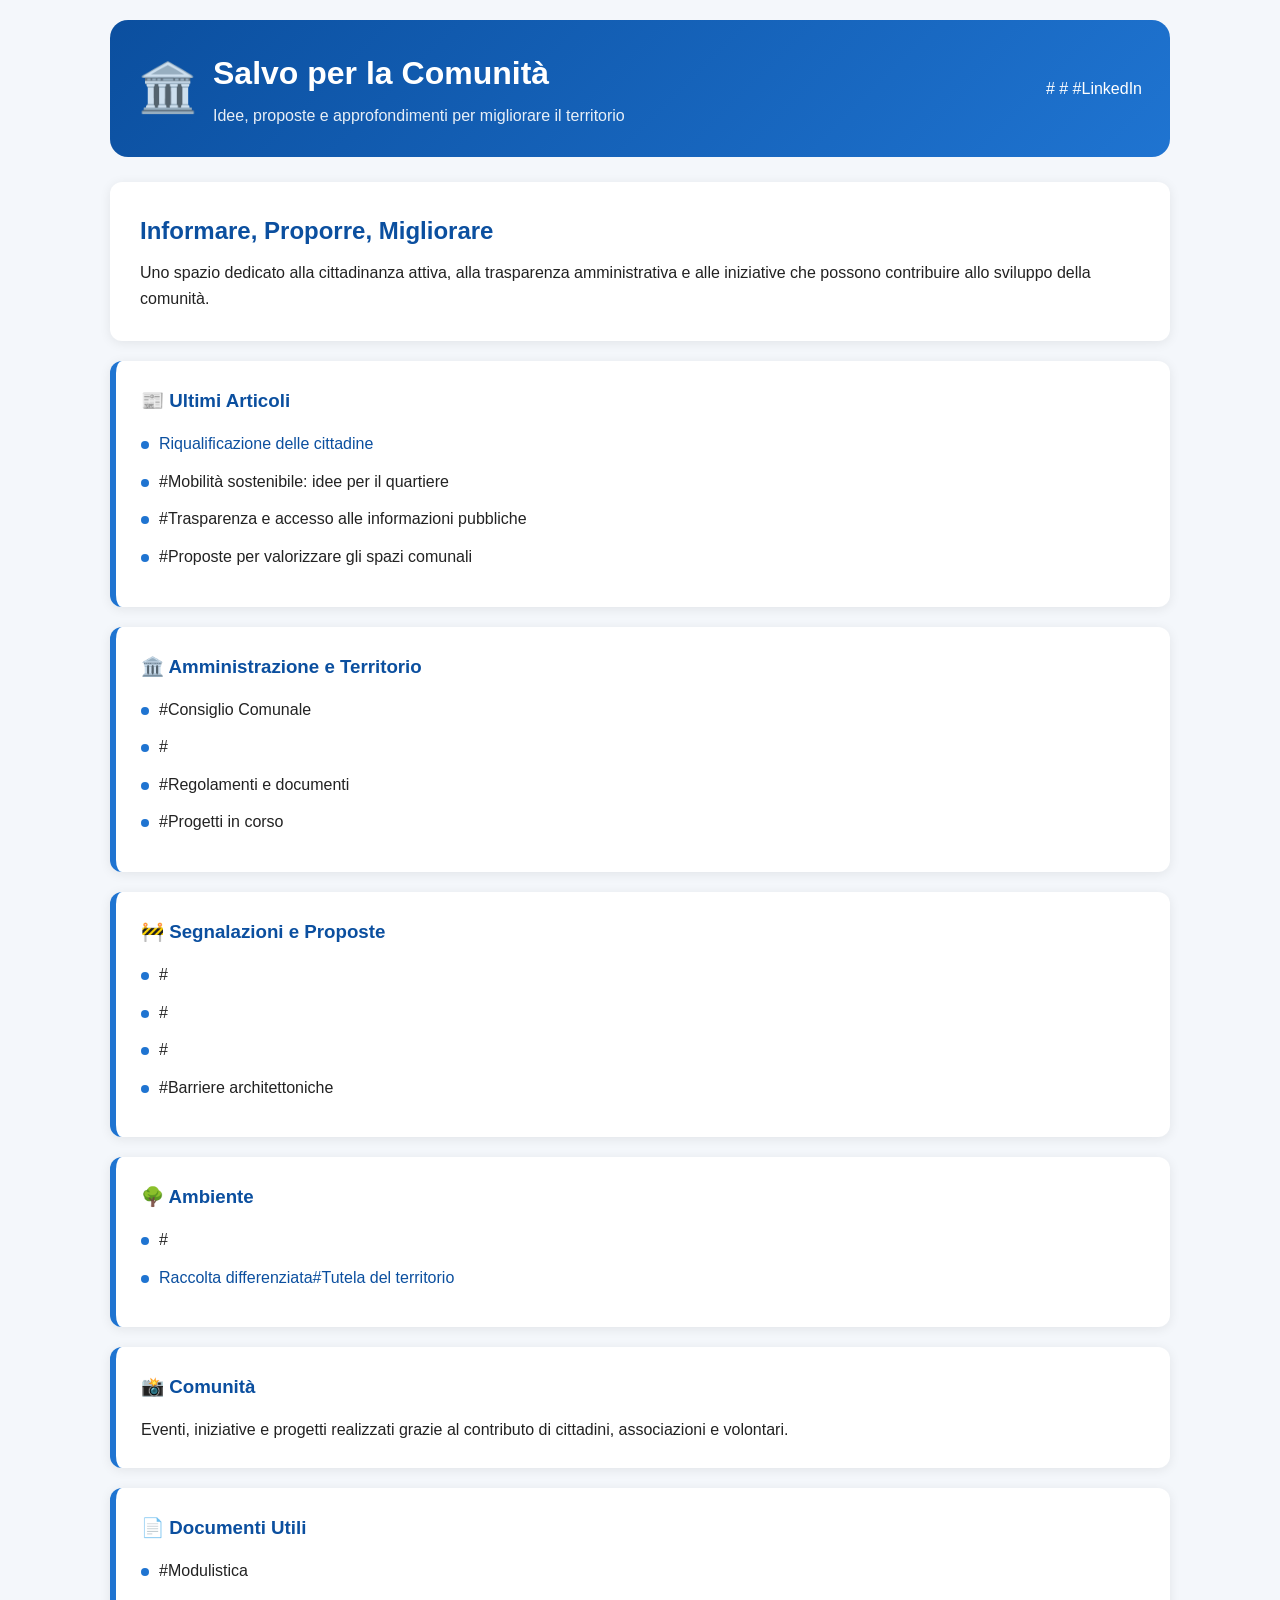
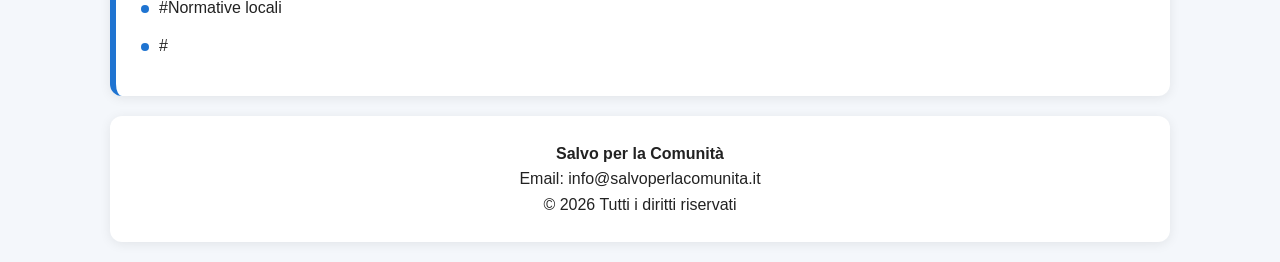
==== index.html @ 14667832 "Initial commit" ====
<!DOCTYPE html>
<html lang="it">
<head>
    <meta charset="UTF-8">
    <meta name="viewport" content="width=device-width, initial-scale=1.0">
    <title>Salvo per la Comunità</title>
    <!-- CSS -->
    <link rel="stylesheet" href="./css/main.css">
</head>
<body>

<div class="container">

    <header class="site-header">
        <div class="logo-container">
            <div class="site-logo">🏛️</div>
            <div>
                <h1 class="site-title">Salvo per la Comunità</h1>
                <p class="site-subtitle">
                    Idee, proposte e approfondimenti per migliorare il territorio
                </p>
            </div>
        </div>

        <div class="social-links">
            #
            #
            #LinkedIn</a>
        </div>
    </header>

    <section class="hero">
        <h2>Informare, Proporre, Migliorare</h2>
        <p>
            Uno spazio dedicato alla cittadinanza attiva, alla trasparenza
            amministrativa e alle iniziative che possono contribuire allo
            sviluppo della comunità.
        </p>
    </section>

    <section class="section-box">
        <h3>📰 Ultimi Articoli</h3>

        <ul class="link-list">
            <li><a href="#">Riqualificazione delle cittadine</a></li>
            <li>#Mobilità sostenibile: idee per il quartiere</a></li>
            <li>#Trasparenza e accesso alle informazioni pubbliche</a></li>
            <li>#Proposte per valorizzare gli spazi comunali</a></li>
        </ul>
    </section>

    <section class="section-box">
        <h3>🏛️ Amministrazione e Territorio</h3>

        <ul class="link-list">
            <li>#Consiglio Comunale</a></li>
            <li>#</li>
            <li>#Regolamenti e documenti</a></li>
            <li>#Progetti in corso</a></li>
        </ul>
    </section>

    <section class="section-box">
        <h3>🚧 Segnalazioni e Proposte</h3>

        <ul class="link-list">
            <li>#</li>
            <li>#</li>
            <li>#</li>
            <li>#Barriere architettoniche</a></li>
        </ul>
    </section>

    <section class="section-box">
        <h3>🌳 Ambiente</h3>

        <ul class="link-list">
            <li>#</li>
            <li><a href="#">Raccolta differenziata</       <li>#Tutela del territorio</a></li>
        </ul>
    </section>

    <section class="section-box">
        <h3>📸 Comunità</h3>

        <p>
            Eventi, iniziative e progetti realizzati grazie al contributo
            di cittadini, associazioni e volontari.
        </p>
    </section>

    <section class="section-box">
        <h3>📄 Documenti Utili</h3>

        <ul class="link-list">
            <li>#Modulistica</a></li>
            <li>#Normative locali</a></li>
            <li>#</li>
        </ul>
    </section>

    <footer>
        <p><strong>Salvo per la Comunità</strong></p>
        <p>Email: info@salvoperlacomunita.it</p>
        <p>© 2026 Tutti i diritti riservati</p>
    </footer>

</div>

</body>
</html>
---- css/main.css ----
/* RESET */

* {
    margin: 0;
    padding: 0;
    box-sizing: border-box;
}

/* BODY */

body {
    font-family: "Segoe UI", Arial, sans-serif;
    background: #f4f7fb;
    color: #222;
    line-height: 1.6;
}

/* CONTAINER */

.container {
    max-width: 1100px;
    margin: auto;
    padding: 20px;
}

/* HEADER */

.site-header {
    background: linear-gradient(135deg, #0b4f9f, #1f74d1);
    color: white;
    border-radius: 18px;
    padding: 28px;
    margin-bottom: 25px;

    display: flex;
    justify-content: space-between;
    align-items: center;
    gap: 20px;
}

.logo-container {
    display: flex;
    align-items: center;
    gap: 15px;
}

.site-logo {
    font-size: 3rem;
}

.site-title {
    font-size: 2rem;
    margin-bottom: 4px;
}

.site-subtitle {
    opacity: 0.9;
}

.social-links {
    display: flex;
    flex-wrap: wrap;
    gap: 10px;
}

.social-links a {
    color: #0b4f9f;
    background: white;
    padding: 8px 14px;
    border-radius: 8px;
    text-decoration: none;
    font-weight: 600;
}

.social-links a:hover {
    background: #eaf2ff;
}

/* HERO */

.hero {
    background: white;
    border-radius: 12px;
    padding: 30px;
    margin-bottom: 20px;
    box-shadow: 0 2px 12px rgba(0,0,0,0.08);
}

.hero h2 {
    color: #0b4f9f;
    margin-bottom: 10px;
}

/* SECTIONS */

.section-box {
    background: white;
    padding: 25px;
    margin-bottom: 20px;

    border-radius: 12px;
    border-left: 6px solid #1f74d1;

    box-shadow: 0 2px 12px rgba(0,0,0,0.08);
    transition: 0.2s;
}

.section-box:hover {
    transform: translateY(-3px);
}

.section-box h3 {
    color: #0b4f9f;
    margin-bottom: 15px;
}

/* LIST */

.link-list {
    list-style: none;
}

.link-list li {
    margin: 12px 0;
    padding-left: 18px;
    position: relative;
}

.link-list li::before {
    content: "";
    width: 8px;
    height: 8px;

    background: #1f74d1;

    border-radius: 50%;

    position: absolute;
    left: 0;
    top: 10px;
}

/* LINKS */

a {
    color: #0b4f9f;
    text-decoration: none;
}

a:hover {
    text-decoration: underline;
}

/* FOOTER */

footer {
    background: white;
    border-radius: 12px;
    padding: 25px;

    text-align: center;

    box-shadow: 0 2px 12px rgba(0,0,0,0.08);
}

/* MOBILE */

@media (max-width: 768px) {

    .site-header {
        flex-direction: column;
        text-align: center;
    }

    .logo-container {
        flex-direction: column;
    }

    .social-links {
        justify-content: center;
    }

    .site-title {
        font-size: 1.6rem;
    }
}
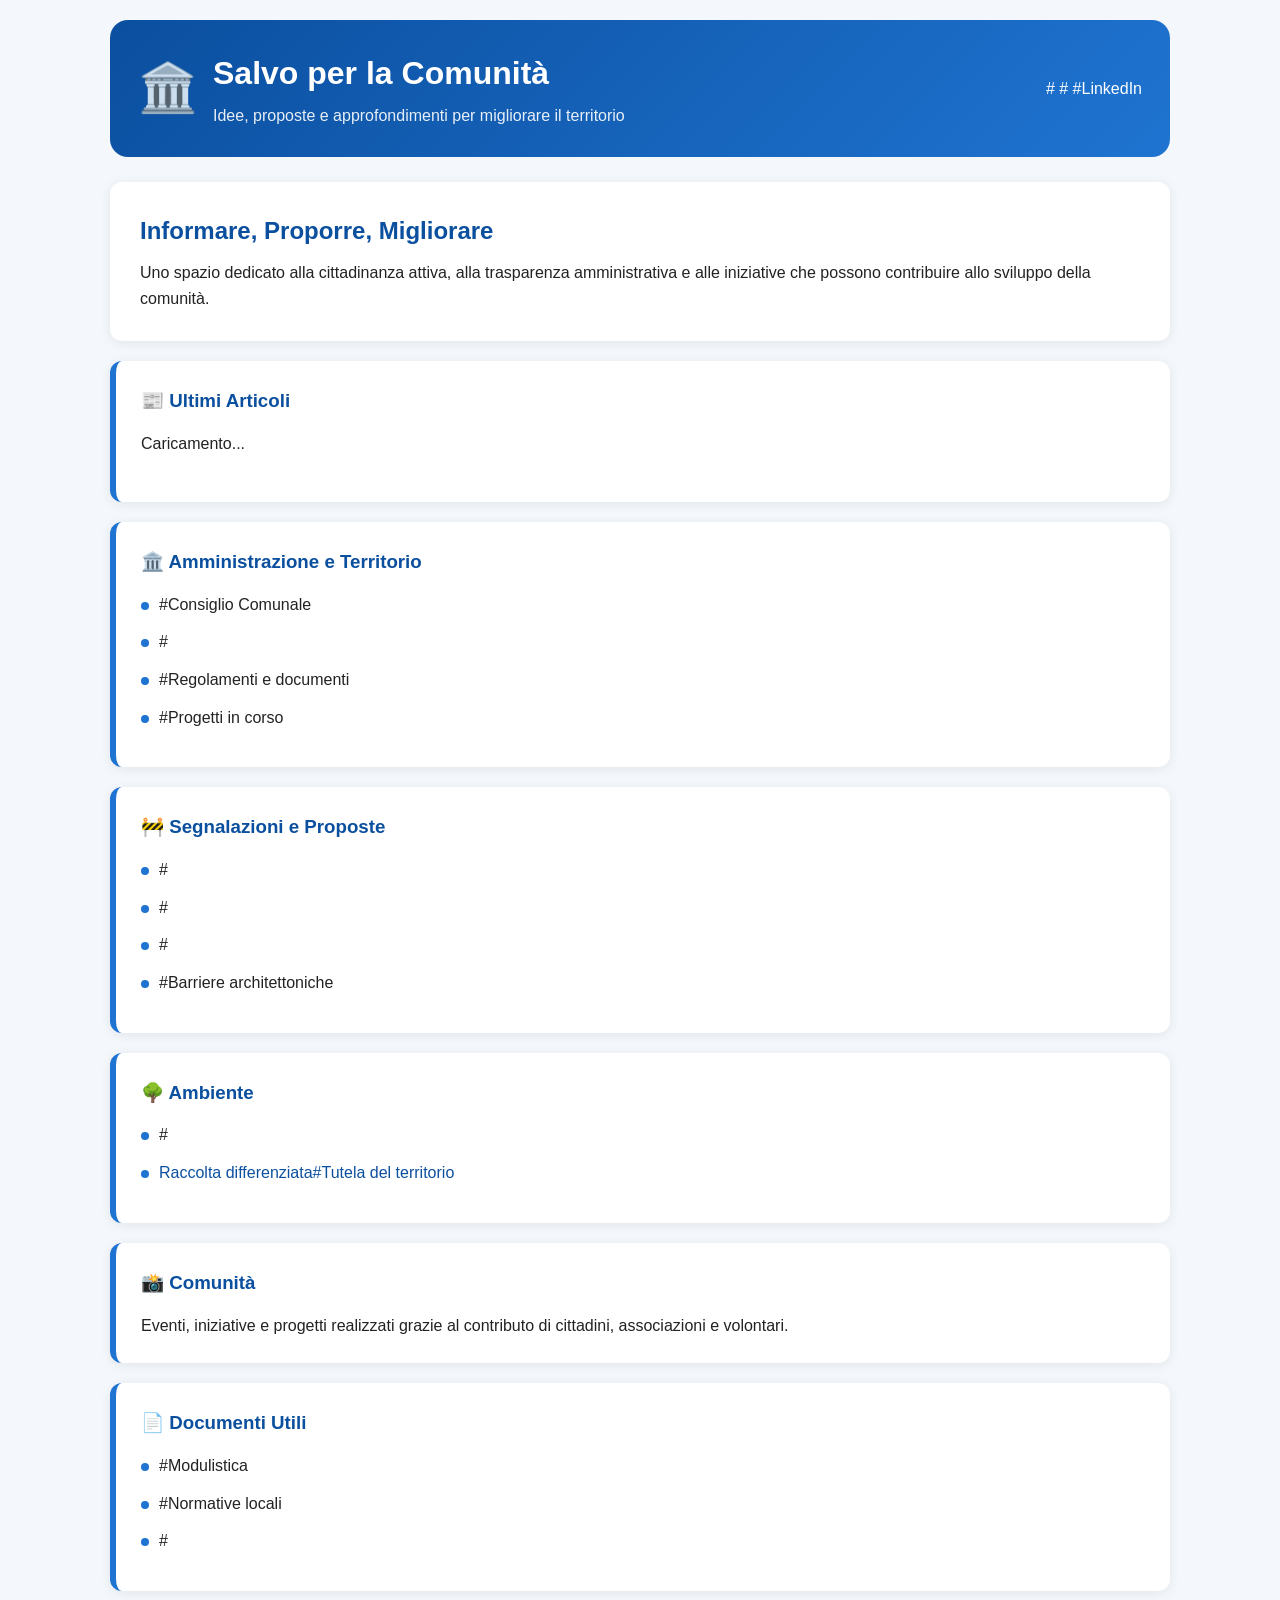
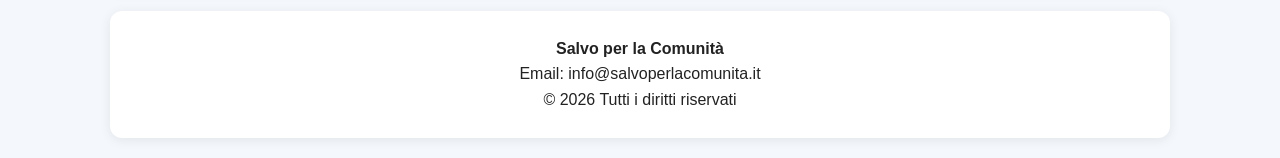
==== commit d8a8cfd2: "add article admin" ====
--- a/index.html
+++ b/index.html
@@ -39,14 +39,16 @@
     </section>
 
     <section class="section-box">
+
         <h3>📰 Ultimi Articoli</h3>
 
-        <ul class="link-list">
-            <li><a href="#">Riqualificazione delle cittadine</a></li>
-            <li>#Mobilità sostenibile: idee per il quartiere</a></li>
-            <li>#Trasparenza e accesso alle informazioni pubbliche</a></li>
-            <li>#Proposte per valorizzare gli spazi comunali</a></li>
-        </ul>
+        <div id="articles-container">
+            Caricamento...
+        </div>
+
+        <div id="pagination" class="pagination">
+        </div>
+
     </section>
 
     <section class="section-box">
--- a/css/main.css
+++ b/css/main.css
@@ -183,4 +183,126 @@
     .site-title {
         font-size: 1.6rem;
     }
+}
+
+.form-group {
+
+    margin-bottom: 20px;
+
+}
+
+.form-group label {
+
+    display: block;
+
+    margin-bottom: 8px;
+
+    font-weight: bold;
+
+}
+
+.form-group input {
+
+    width: 100%;
+
+    padding: 12px;
+
+    border: 1px solid #ccc;
+
+    border-radius: 8px;
+
+}
+
+.btn-primary {
+
+    background: #0b4f9f;
+
+    color: white;
+
+    border: none;
+
+    padding: 12px 20px;
+
+    border-radius: 8px;
+
+    cursor: pointer;
+
+}
+
+.btn-primary:hover {
+
+    background: #1f74d1;
+
+}
+
+.success {
+
+    margin-top: 15px;
+
+    color: green;
+
+}
+
+.error {
+
+    margin-top: 15px;
+
+    color: red;
+
+}
+
+.article-card {
+
+    background: white;
+
+    margin-top: 15px;
+
+    padding: 15px;
+
+    border-radius: 8px;
+
+    border: 1px solid #d7e4f5;
+
+}
+
+.pagination {
+
+    display: flex;
+
+    gap: 8px;
+
+    margin-top: 20px;
+
+    justify-content: center;
+
+}
+
+.page-btn {
+
+    border: 1px solid #0b4f9f;
+
+    background: white;
+
+    color: #0b4f9f;
+
+    padding: 8px 12px;
+
+    border-radius: 6px;
+
+    cursor: pointer;
+
+}
+
+.page-btn:hover {
+
+    background: #eef4ff;
+
+}
+
+.page-btn.active {
+
+    background: #0b4f9f;
+
+    color: white;
+
 }
